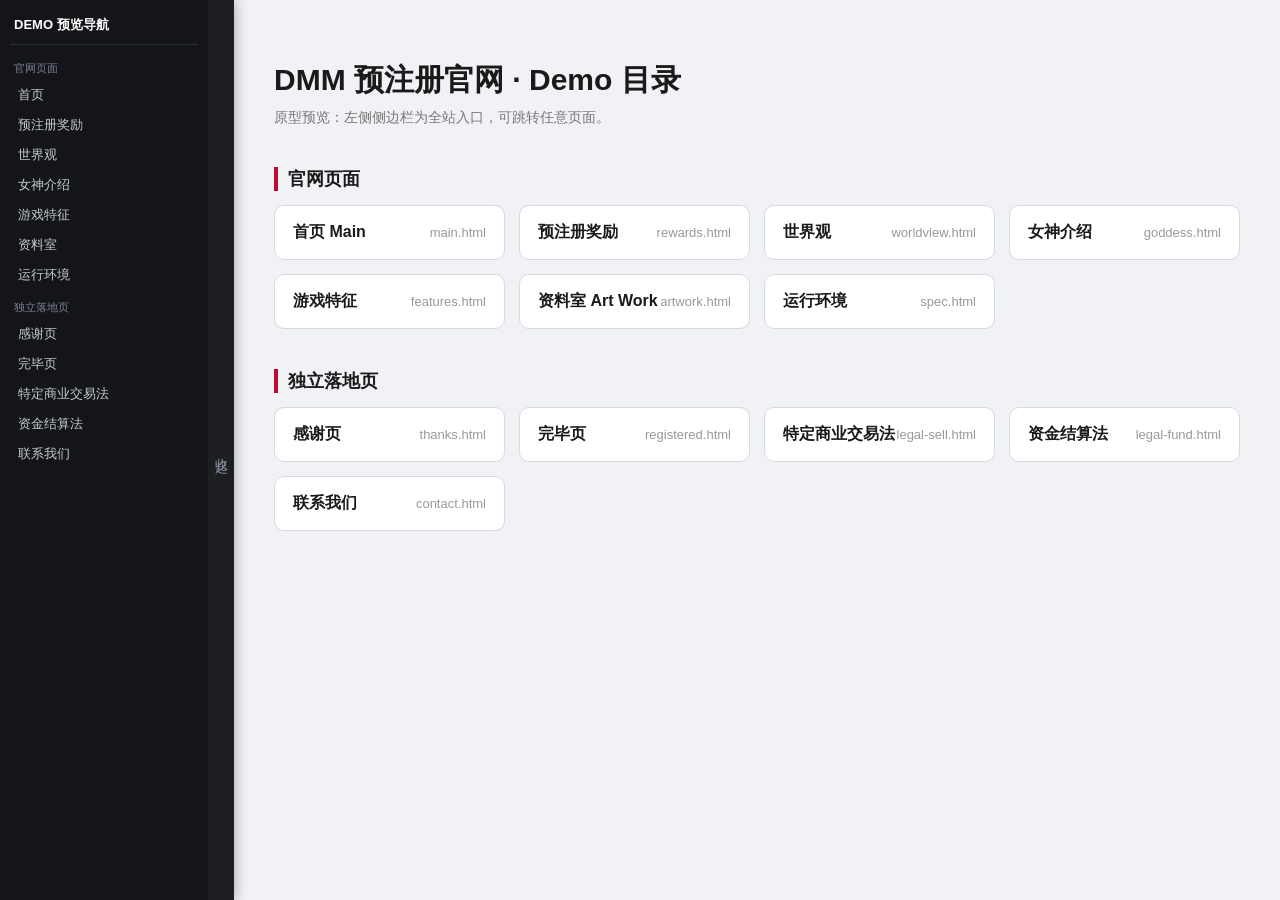
==== index.html @ 54aa310f "Add DMM preregistration demo prototype" ====
<!DOCTYPE html>
<html lang="zh-CN">
<head>
<meta charset="UTF-8">
<meta name="viewport" content="width=device-width, initial-scale=1.0">
<title>DMM 预注册官网 · Demo 目录</title>
<link rel="stylesheet" href="preview-nav.css">
<style>
* { margin: 0; padding: 0; box-sizing: border-box; }
body {
  font-family: "Microsoft YaHei", "PingFang SC", sans-serif;
  background: #f0f2f6; color: #1a1a1a;
  min-height: 100vh;
}
.dir-main {
  max-width: 1100px; margin: 0 auto;
  padding: 60px 40px 80px;
}
.dir-title { font-size: 30px; font-weight: 700; margin-bottom: 8px; }
.dir-sub { font-size: 14px; color: #777; margin-bottom: 40px; }
.dir-group { margin-bottom: 40px; }
.dir-group-title { font-size: 18px; font-weight: 700; margin-bottom: 14px; padding-left: 10px; border-left: 4px solid #c00a2f; }
.dir-grid { display: grid; grid-template-columns: repeat(auto-fill, minmax(230px, 1fr)); gap: 14px; }
.dir-card {
  display: flex; align-items: center; justify-content: space-between;
  background: #fff; border: 1px solid #d5d9e0; border-radius: 10px;
  padding: 16px 18px; text-decoration: none; color: #1a1a1a;
  transition: border-color .2s ease, transform .2s ease;
}
.dir-card:hover { border-color: #c00a2f; transform: translateY(-2px); }
.dir-card .name { font-size: 16px; font-weight: 600; }
.dir-card .file { font-size: 13px; color: #999; }
</style>
</head>
<body>

<!-- ═══ DEMO 预览导航器（全站入口/索引，见各页）═══ -->
<aside class="demo-side" id="demoSide">
  <nav class="side-body">
    <div class="side-title">DEMO 预览导航</div>
    <div class="side-group-title">官网页面</div>
    <a class="side-link" href="main.html">首页</a>
    <a class="side-link" href="rewards.html">预注册奖励</a>
    <a class="side-link" href="worldview.html">世界观</a>
    <a class="side-link" href="goddess.html">女神介绍</a>
    <a class="side-link" href="features.html">游戏特征</a>
    <a class="side-link" href="artwork.html">资料室</a>
    <a class="side-link" href="spec.html">运行环境</a>
    <div class="side-group-title">独立落地页</div>
    <a class="side-link" href="thanks.html">感谢页</a>
    <a class="side-link" href="registered.html">完毕页</a>
    <a class="side-link" href="legal-sell.html">特定商业交易法</a>
    <a class="side-link" href="legal-fund.html">资金结算法</a>
    <a class="side-link" href="contact.html">联系我们</a>
  </nav>
  <button class="side-toggle" id="sideToggle" title="展开/收起预览目录">收起</button>
</aside>

<main class="dir-main">
  <h1 class="dir-title">DMM 预注册官网 · Demo 目录</h1>
  <p class="dir-sub">原型预览：左侧侧边栏为全站入口，可跳转任意页面。</p>

  <section class="dir-group">
    <h2 class="dir-group-title">官网页面</h2>
    <div class="dir-grid">
      <a class="dir-card" href="main.html"><span class="name">首页 Main</span><span class="file">main.html</span></a>
      <a class="dir-card" href="rewards.html"><span class="name">预注册奖励</span><span class="file">rewards.html</span></a>
      <a class="dir-card" href="worldview.html"><span class="name">世界观</span><span class="file">worldview.html</span></a>
      <a class="dir-card" href="goddess.html"><span class="name">女神介绍</span><span class="file">goddess.html</span></a>
      <a class="dir-card" href="features.html"><span class="name">游戏特征</span><span class="file">features.html</span></a>
      <a class="dir-card" href="artwork.html"><span class="name">资料室 Art Work</span><span class="file">artwork.html</span></a>
      <a class="dir-card" href="spec.html"><span class="name">运行环境</span><span class="file">spec.html</span></a>
    </div>
  </section>

  <section class="dir-group">
    <h2 class="dir-group-title">独立落地页</h2>
    <div class="dir-grid">
      <a class="dir-card" href="thanks.html"><span class="name">感谢页</span><span class="file">thanks.html</span></a>
      <a class="dir-card" href="registered.html"><span class="name">完毕页</span><span class="file">registered.html</span></a>
      <a class="dir-card" href="legal-sell.html"><span class="name">特定商业交易法</span><span class="file">legal-sell.html</span></a>
      <a class="dir-card" href="legal-fund.html"><span class="name">资金结算法</span><span class="file">legal-fund.html</span></a>
      <a class="dir-card" href="contact.html"><span class="name">联系我们</span><span class="file">contact.html</span></a>
    </div>
  </section>
</main>

<script src="preview-nav.js"></script>
</body>
</html>
---- preview-nav.css ----
/* ═══════════════════════════════════════════════════════════
   DEMO 预览导航器（Axure 式站点地图，非官网 UI）
   全站每页（含独立落地页）都嵌入；固定左侧，页面内容为其预留空位，不遮挡。
   ═══════════════════════════════════════════════════════════ */
:root {
  --side-w: 234px;         /* 展开宽度 = 列表 208 + 收起条 26 */
  --side-collapsed-w: 26px;
}

.demo-side {
  position: fixed; top: 0; left: 0; bottom: 0; z-index: 200;
  display: flex; width: var(--side-w);
  background: #141518; color: #cfd2da;
  box-shadow: 2px 0 12px rgba(0, 0, 0, .25);
  transition: width .25s ease;
}
.side-body {
  width: calc(var(--side-w) - 26px);
  padding: 12px 10px; overflow-y: auto;
  box-sizing: border-box;
}
/* 收起条：竖排文字，点它展开/收起 */
.side-toggle {
  flex: none; width: 26px; order: 2;
  border: none; cursor: pointer;
  background: #1d1f23; color: #8b90a0; font-size: 13px;
  display: flex; align-items: center; justify-content: center;
  writing-mode: vertical-rl; letter-spacing: 2px;
}
.side-title {
  font-size: 13px; font-weight: 700; color: #fff;
  padding: 4px 4px 10px; border-bottom: 1px solid #2a2d33; margin-bottom: 6px;
}
.side-group-title { font-size: 11px; color: #7c8190; padding: 10px 4px 4px; }
.side-link {
  display: block; padding: 6px 8px; border-radius: 6px;
  color: #c6cad2; font-size: 13px; text-decoration: none;
}
.side-link:hover { background: #23262c; color: #fff; }
.side-link.active { background: #c00a2f; color: #fff; }

/* 收起态：只留右侧细条 */
.demo-side.collapsed { width: var(--side-collapsed-w); }
.demo-side.collapsed .side-body { display: none; }

/* ═══ 页面内容为侧栏预留空位（不遮挡），按展开/收起联动 ═══ */
body { padding-left: var(--side-w); transition: padding-left .25s ease; }
body.side-collapsed { padding-left: var(--side-collapsed-w); }

/* 全宽固定条整体右移，避免被侧栏压住左侧 */
.dmm-header, .site-nav, .site-footer, .legal-bg {
  left: var(--side-w) !important;
}
body.side-collapsed .dmm-header,
body.side-collapsed .site-nav,
body.side-collapsed .site-footer,
body.side-collapsed .legal-bg {
  left: var(--side-collapsed-w) !important;
}
/* 独立页左上角 logo（原 left:24px）额外随侧栏右移 */
.legal-logo { left: calc(var(--side-w) + 24px) !important; }
body.side-collapsed .legal-logo { left: calc(var(--side-collapsed-w) + 24px) !important; }
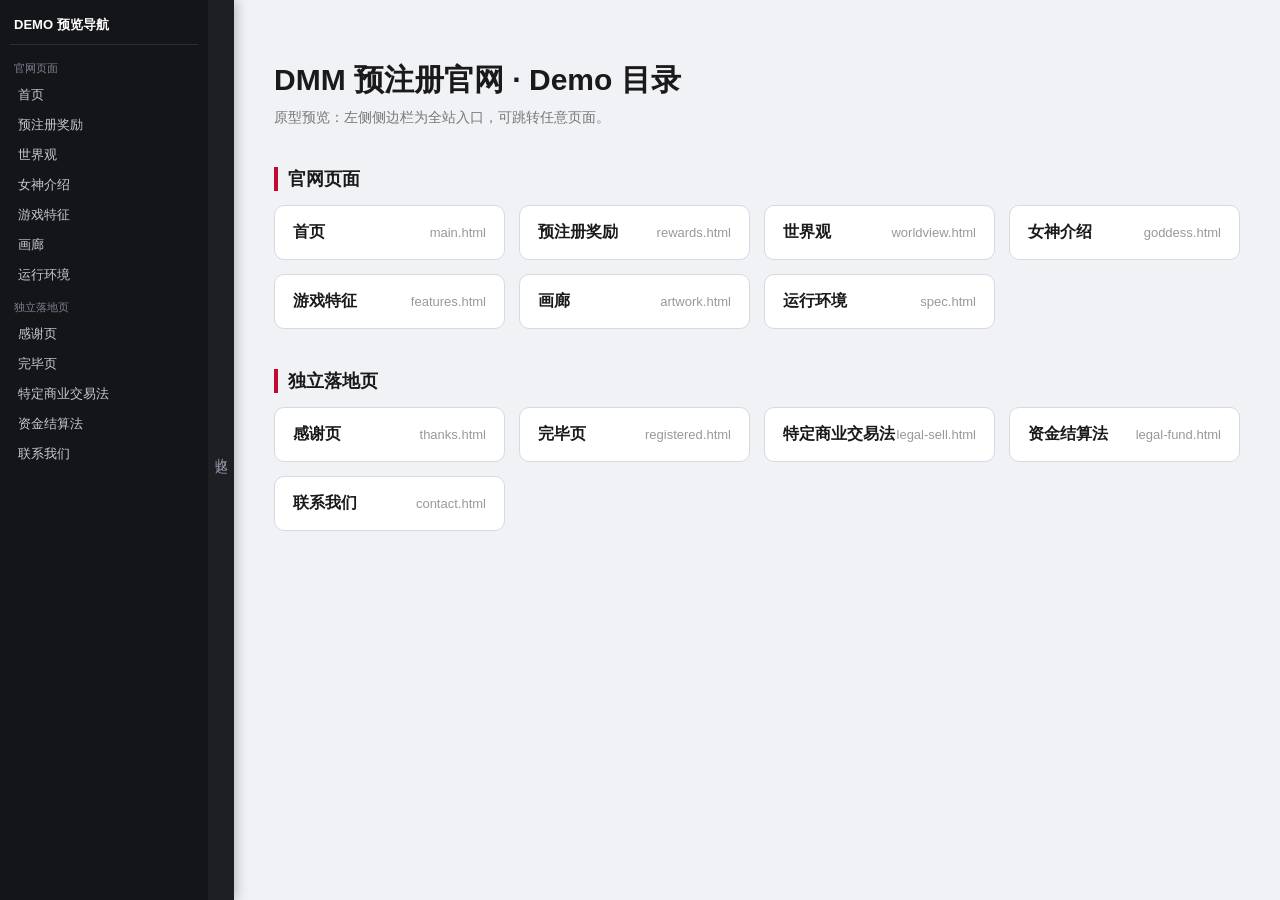
==== commit 439dc79c: "全局导航文案中文化并统一画廊命名 - 导航 Main 改为 首页，Art Work 改为 画廊（全站 7 内容页 + 5 独立页 + 目录页） - 角色标签下新增 MBTI/身高/三围一行（godde" ====
--- a/index.html
+++ b/index.html
@@ -44,7 +44,7 @@
     <a class="side-link" href="worldview.html">世界观</a>
     <a class="side-link" href="goddess.html">女神介绍</a>
     <a class="side-link" href="features.html">游戏特征</a>
-    <a class="side-link" href="artwork.html">资料室</a>
+    <a class="side-link" href="artwork.html">画廊</a>
     <a class="side-link" href="spec.html">运行环境</a>
     <div class="side-group-title">独立落地页</div>
     <a class="side-link" href="thanks.html">感谢页</a>
@@ -63,12 +63,12 @@
   <section class="dir-group">
     <h2 class="dir-group-title">官网页面</h2>
     <div class="dir-grid">
-      <a class="dir-card" href="main.html"><span class="name">首页 Main</span><span class="file">main.html</span></a>
+      <a class="dir-card" href="main.html"><span class="name">首页</span><span class="file">main.html</span></a>
       <a class="dir-card" href="rewards.html"><span class="name">预注册奖励</span><span class="file">rewards.html</span></a>
       <a class="dir-card" href="worldview.html"><span class="name">世界观</span><span class="file">worldview.html</span></a>
       <a class="dir-card" href="goddess.html"><span class="name">女神介绍</span><span class="file">goddess.html</span></a>
       <a class="dir-card" href="features.html"><span class="name">游戏特征</span><span class="file">features.html</span></a>
-      <a class="dir-card" href="artwork.html"><span class="name">资料室 Art Work</span><span class="file">artwork.html</span></a>
+      <a class="dir-card" href="artwork.html"><span class="name">画廊</span><span class="file">artwork.html</span></a>
       <a class="dir-card" href="spec.html"><span class="name">运行环境</span><span class="file">spec.html</span></a>
     </div>
   </section>
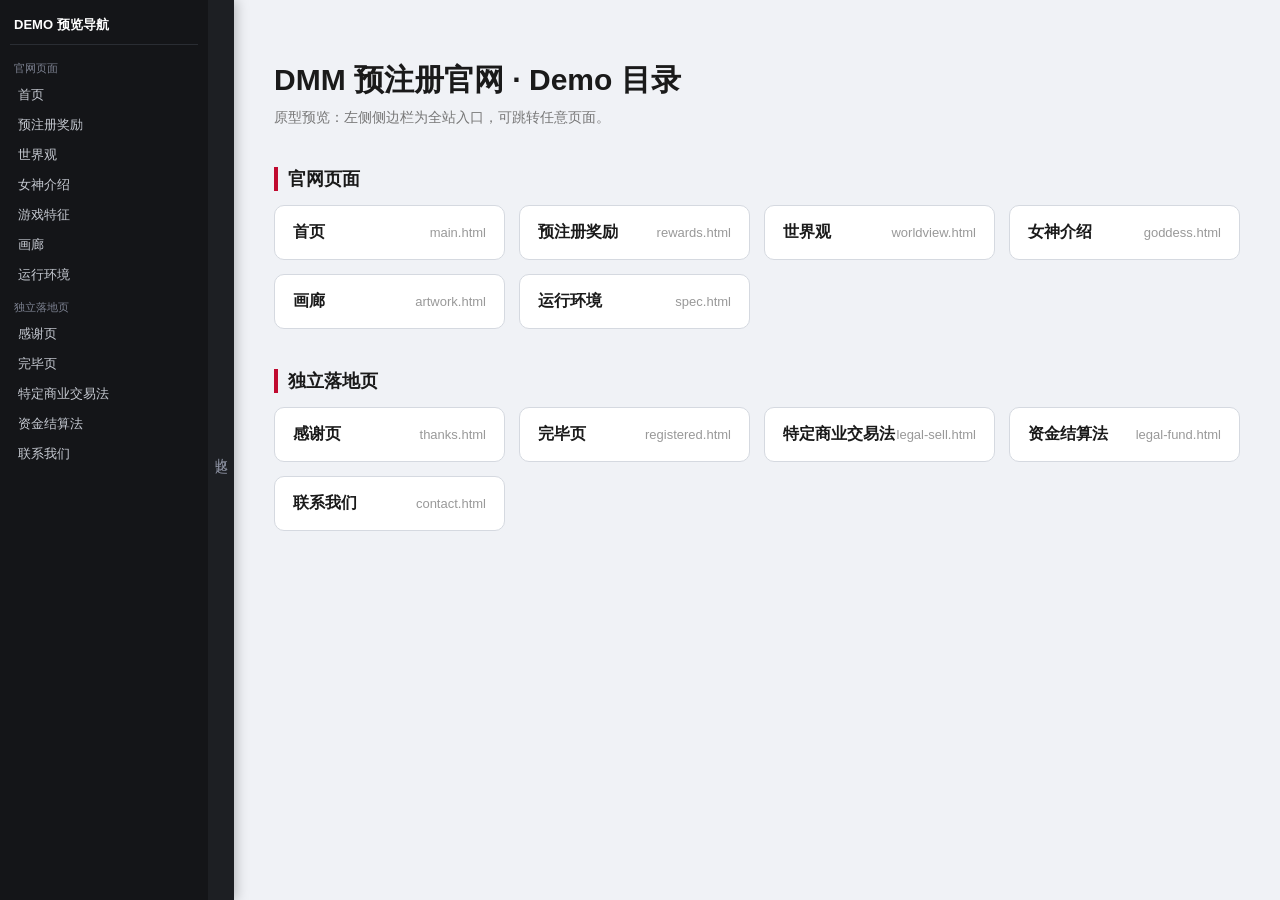
==== commit d9b549bd: "移除游戏特征页、页脚社媒位、首页视频弹框 - 删除 features.html 整页及全站导航/侧边栏/目录入口 - 全站页脚删除社媒位 - 首页去掉播放按钮与视频弹框，主视觉背景直接作为视频区展示" ====
--- a/index.html
+++ b/index.html
@@ -67,7 +67,6 @@
       <a class="dir-card" href="rewards.html"><span class="name">预注册奖励</span><span class="file">rewards.html</span></a>
       <a class="dir-card" href="worldview.html"><span class="name">世界观</span><span class="file">worldview.html</span></a>
       <a class="dir-card" href="goddess.html"><span class="name">女神介绍</span><span class="file">goddess.html</span></a>
-      <a class="dir-card" href="features.html"><span class="name">游戏特征</span><span class="file">features.html</span></a>
       <a class="dir-card" href="artwork.html"><span class="name">画廊</span><span class="file">artwork.html</span></a>
       <a class="dir-card" href="spec.html"><span class="name">运行环境</span><span class="file">spec.html</span></a>
     </div>
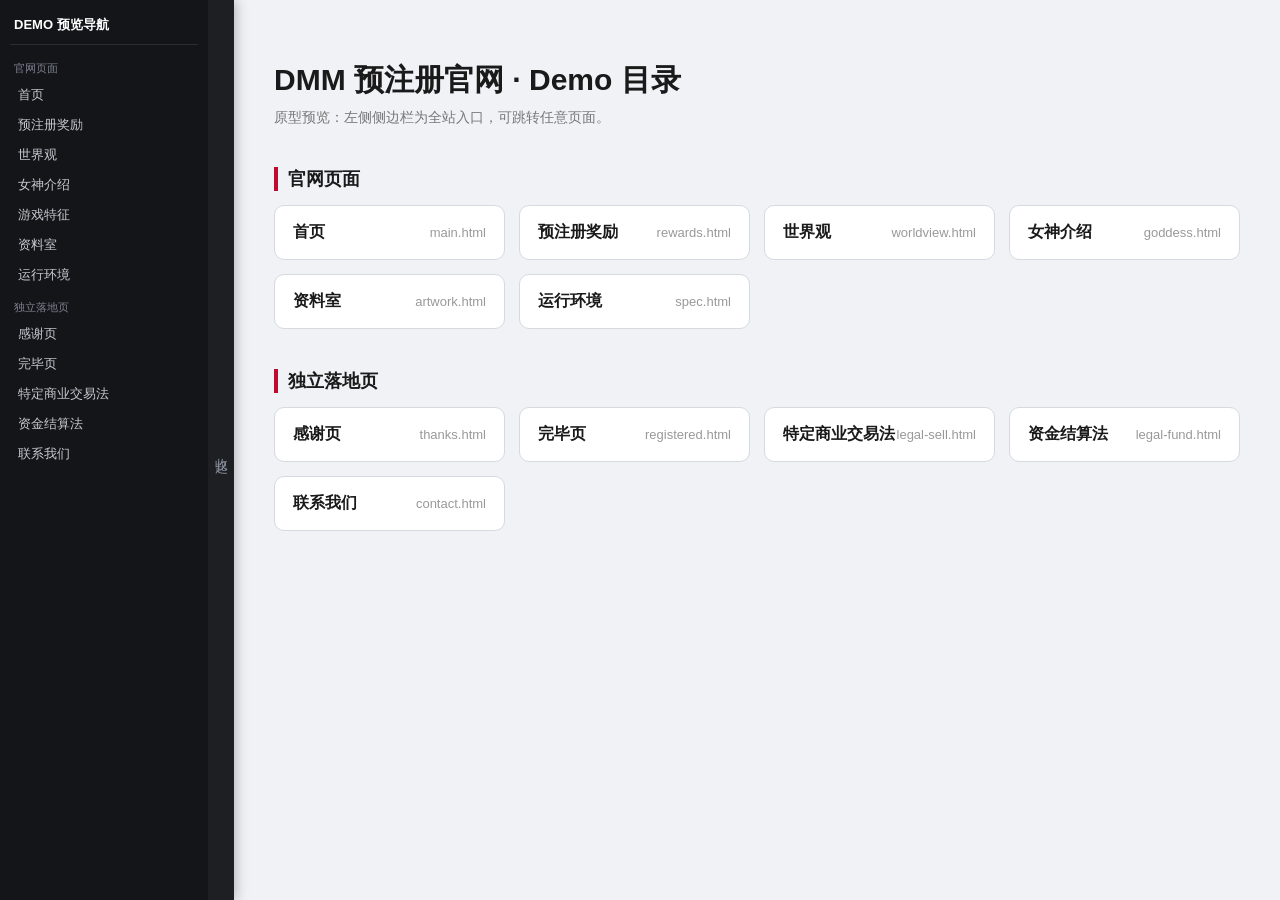
==== commit c178b0f2: "资料室改为一级导航，取消画廊下拉 - 导航取消资料库>画廊下拉，改为一级资料室直接链到 artwork 页 - 全站画廊/资料库字样统一为资料室" ====
--- a/index.html
+++ b/index.html
@@ -44,7 +44,7 @@
     <a class="side-link" href="worldview.html">世界观</a>
     <a class="side-link" href="goddess.html">女神介绍</a>
     <a class="side-link" href="features.html">游戏特征</a>
-    <a class="side-link" href="artwork.html">画廊</a>
+    <a class="side-link" href="artwork.html">资料室</a>
     <a class="side-link" href="spec.html">运行环境</a>
     <div class="side-group-title">独立落地页</div>
     <a class="side-link" href="thanks.html">感谢页</a>
@@ -67,7 +67,7 @@
       <a class="dir-card" href="rewards.html"><span class="name">预注册奖励</span><span class="file">rewards.html</span></a>
       <a class="dir-card" href="worldview.html"><span class="name">世界观</span><span class="file">worldview.html</span></a>
       <a class="dir-card" href="goddess.html"><span class="name">女神介绍</span><span class="file">goddess.html</span></a>
-      <a class="dir-card" href="artwork.html"><span class="name">画廊</span><span class="file">artwork.html</span></a>
+      <a class="dir-card" href="artwork.html"><span class="name">资料室</span><span class="file">artwork.html</span></a>
       <a class="dir-card" href="spec.html"><span class="name">运行环境</span><span class="file">spec.html</span></a>
     </div>
   </section>
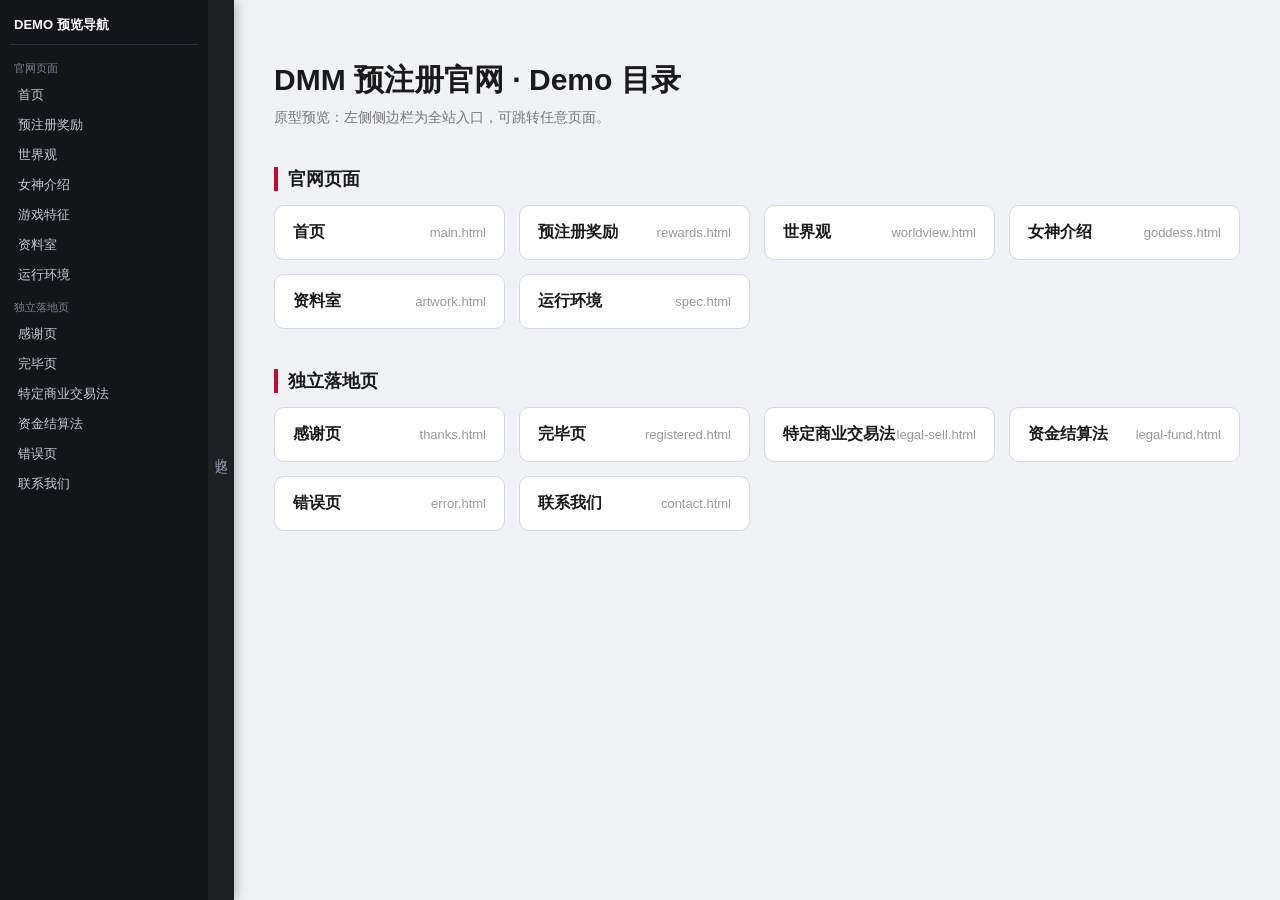
==== commit c5ef842a: "新增错误兜底页并全站接入 - 新增 error.html（标题/文案/返回首页） - 12个页面侧边栏独立落地页组加错误页入口 - index 目录卡片加错误页" ====
--- a/index.html
+++ b/index.html
@@ -51,6 +51,7 @@
     <a class="side-link" href="registered.html">完毕页</a>
     <a class="side-link" href="legal-sell.html">特定商业交易法</a>
     <a class="side-link" href="legal-fund.html">资金结算法</a>
+    <a class="side-link" href="error.html">错误页</a>
     <a class="side-link" href="contact.html">联系我们</a>
   </nav>
   <button class="side-toggle" id="sideToggle" title="展开/收起预览目录">收起</button>
@@ -79,6 +80,7 @@
       <a class="dir-card" href="registered.html"><span class="name">完毕页</span><span class="file">registered.html</span></a>
       <a class="dir-card" href="legal-sell.html"><span class="name">特定商业交易法</span><span class="file">legal-sell.html</span></a>
       <a class="dir-card" href="legal-fund.html"><span class="name">资金结算法</span><span class="file">legal-fund.html</span></a>
+      <a class="dir-card" href="error.html"><span class="name">错误页</span><span class="file">error.html</span></a>
       <a class="dir-card" href="contact.html"><span class="name">联系我们</span><span class="file">contact.html</span></a>
     </div>
   </section>
